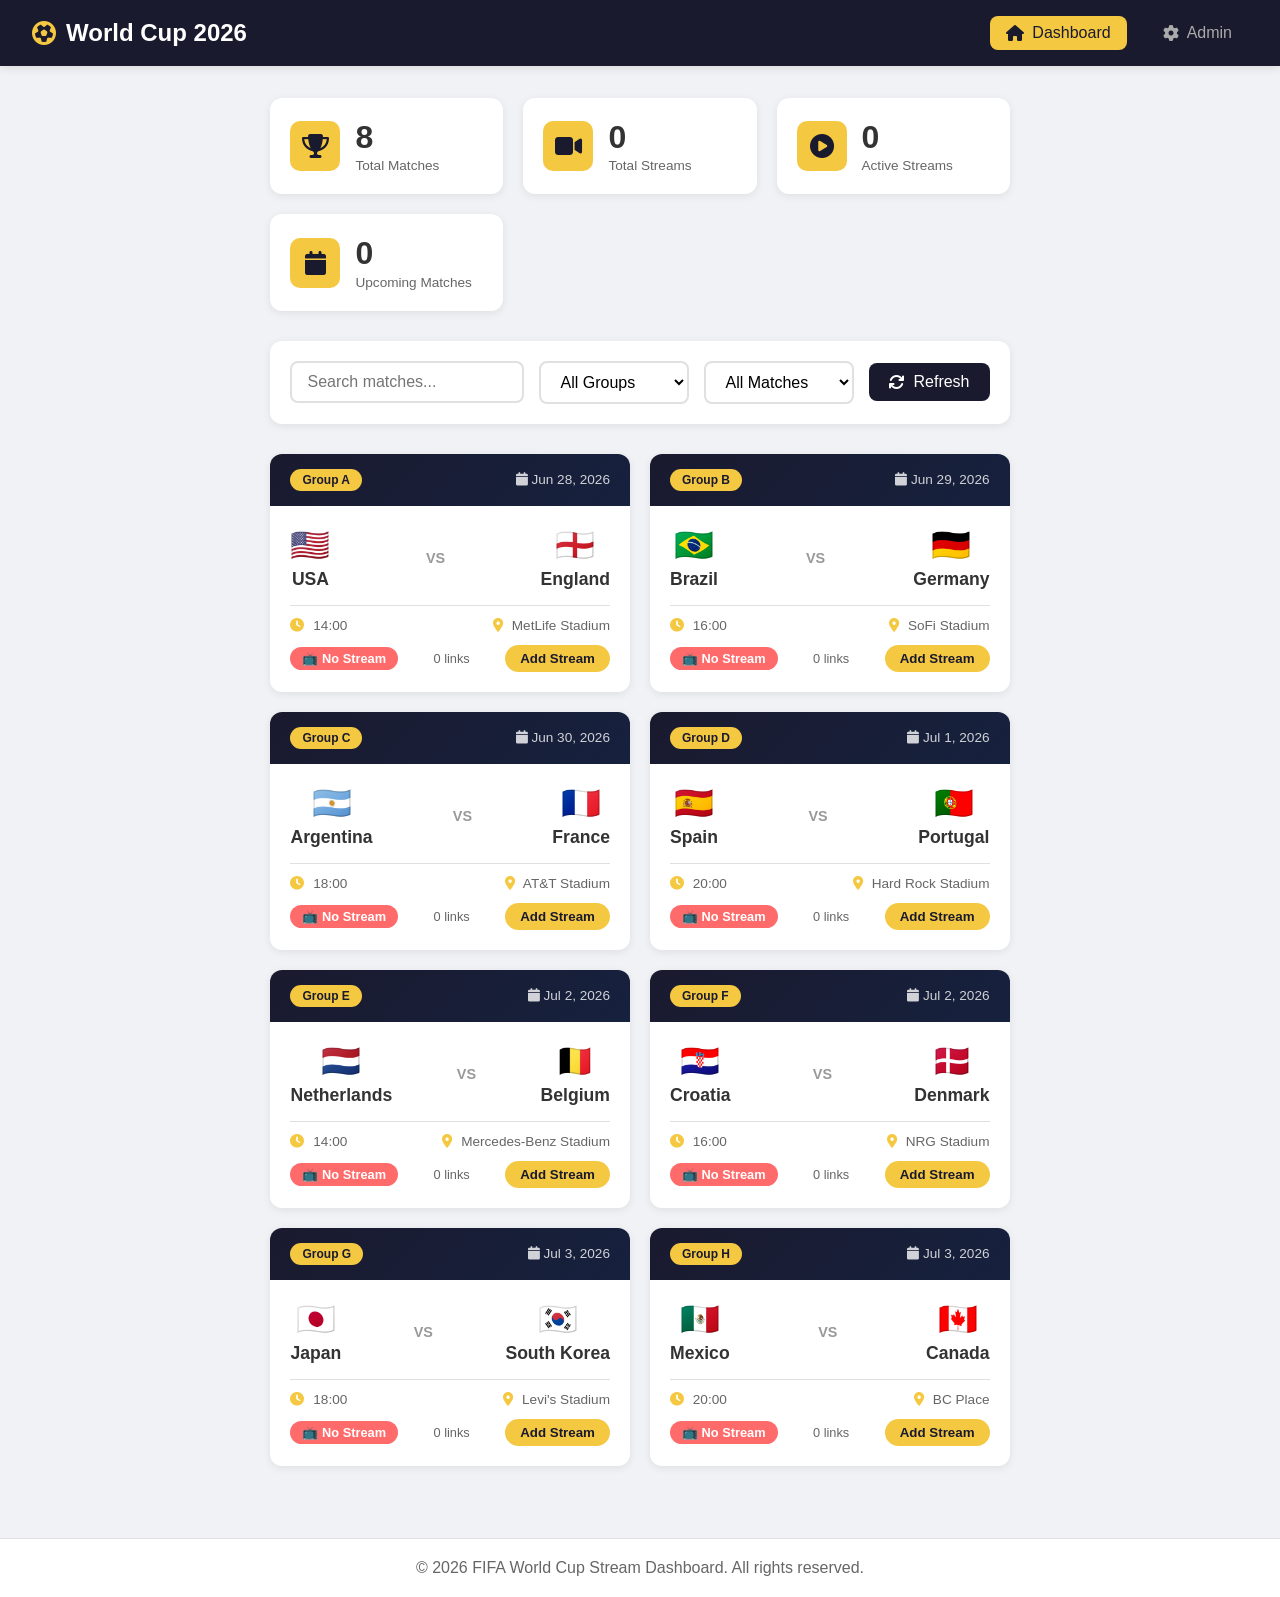
==== index.html @ 1d16eda0 "Add initial HTML structure for FIFA World Cup 2026" ====
<!DOCTYPE html>
<html lang="en">
<head>
    <meta charset="UTF-8">
    <meta name="viewport" content="width=device-width, initial-scale=1.0">
    <title>FIFA World Cup 2026 - Stream Dashboard</title>
    <link rel="stylesheet" href="styles.css">
    <link rel="stylesheet" href="https://cdnjs.cloudflare.com/ajax/libs/font-awesome/6.4.0/css/all.min.css">
</head>
<body>
    <!-- Navigation -->
    <nav class="navbar">
        <div class="nav-container">
            <div class="nav-logo">
                <i class="fas fa-futbol"></i>
                <span>World Cup 2026</span>
            </div>
            <div class="nav-links">
                <a href="index.html" class="active"><i class="fas fa-home"></i> Dashboard</a>
                <a href="admin.html"><i class="fas fa-cog"></i> Admin</a>
            </div>
        </div>
    </nav>

    <!-- Main Content -->
    <div class="container">
        <!-- Stats Section -->
        <section class="stats-section">
            <div class="stat-card">
                <div class="stat-icon"><i class="fas fa-trophy"></i></div>
                <div class="stat-info">
                    <span class="stat-number" id="totalGames">0</span>
                    <span class="stat-label">Total Matches</span>
                </div>
            </div>
            <div class="stat-card">
                <div class="stat-icon"><i class="fas fa-video"></i></div>
                <div class="stat-info">
                    <span class="stat-number" id="totalStreams">0</span>
                    <span class="stat-label">Total Streams</span>
                </div>
            </div>
            <div class="stat-card">
                <div class="stat-icon"><i class="fas fa-play-circle"></i></div>
                <div class="stat-info">
                    <span class="stat-number" id="activeStreams">0</span>
                    <span class="stat-label">Active Streams</span>
                </div>
            </div>
            <div class="stat-card">
                <div class="stat-icon"><i class="fas fa-calendar"></i></div>
                <div class="stat-info">
                    <span class="stat-number" id="upcomingMatches">0</span>
                    <span class="stat-label">Upcoming Matches</span>
                </div>
            </div>
        </section>

        <!-- Filter Section -->
        <section class="filter-section">
            <div class="filter-container">
                <input type="text" id="searchInput" placeholder="Search matches..." class="search-input">
                <select id="groupFilter" class="filter-select">
                    <option value="all">All Groups</option>
                    <option value="Group A">Group A</option>
                    <option value="Group B">Group B</option>
                    <option value="Group C">Group C</option>
                    <option value="Group D">Group D</option>
                </select>
                <select id="streamFilter" class="filter-select">
                    <option value="all">All Matches</option>
                    <option value="has">Has Stream</option>
                    <option value="no">No Stream</option>
                </select>
                <button id="refreshBtn" class="refresh-btn">
                    <i class="fas fa-sync"></i> Refresh
                </button>
            </div>
        </section>

        <!-- Matches Grid -->
        <section class="matches-section">
            <div class="matches-grid" id="matchesGrid">
                <!-- Matches will be rendered here -->
            </div>
        </section>
    </div>

    <!-- Footer -->
    <footer class="footer">
        <p>&copy; 2026 FIFA World Cup Stream Dashboard. All rights reserved.</p>
    </footer>

    <!-- Modal for Stream Links -->
    <div class="modal" id="streamModal">
        <div class="modal-content">
            <div class="modal-header">
                <h2 id="modalTitle">Match Streams</h2>
                <button class="modal-close" onclick="closeModal()">&times;</button>
            </div>
            <div class="modal-body" id="modalBody">
                <!-- Stream links will be rendered here -->
            </div>
        </div>
    </div>

    <script src="script.js"></script>
</body>
</html>
---- styles.css ----
/* Reset & Base */
* {
    margin: 0;
    padding: 0;
    box-sizing: border-box;
}

body {
    font-family: 'Segoe UI', Tahoma, Geneva, Verdana, sans-serif;
    background: #f0f2f5;
    color: #333;
    min-height: 100vh;
    display: flex;
    flex-direction: column;
}

/* Navigation */
.navbar {
    background: #1a1a2e;
    color: white;
    padding: 1rem 2rem;
    box-shadow: 0 2px 10px rgba(0,0,0,0.1);
    position: sticky;
    top: 0;
    z-index: 1000;
}

.nav-container {
    max-width: 1400px;
    margin: 0 auto;
    display: flex;
    justify-content: space-between;
    align-items: center;
}

.nav-logo {
    font-size: 1.5rem;
    font-weight: bold;
    display: flex;
    align-items: center;
    gap: 10px;
}

.nav-logo i {
    color: #f5c842;
}

.nav-links {
    display: flex;
    gap: 20px;
}

.nav-links a {
    color: #aaa;
    text-decoration: none;
    padding: 8px 16px;
    border-radius: 8px;
    transition: all 0.3s;
    display: flex;
    align-items: center;
    gap: 8px;
}

.nav-links a:hover {
    background: rgba(255,255,255,0.1);
    color: white;
}

.nav-links a.active {
    background: #f5c842;
    color: #1a1a2e;
}

/* Container */
.container {
    max-width: 1400px;
    margin: 0 auto;
    padding: 2rem;
    flex: 1;
}

/* Stats Section */
.stats-section {
    display: grid;
    grid-template-columns: repeat(auto-fit, minmax(200px, 1fr));
    gap: 20px;
    margin-bottom: 30px;
}

.stat-card {
    background: white;
    border-radius: 12px;
    padding: 20px;
    display: flex;
    align-items: center;
    gap: 15px;
    box-shadow: 0 2px 8px rgba(0,0,0,0.08);
    transition: transform 0.3s;
}

.stat-card:hover {
    transform: translateY(-5px);
}

.stat-icon {
    width: 50px;
    height: 50px;
    background: #f5c842;
    border-radius: 10px;
    display: flex;
    align-items: center;
    justify-content: center;
    font-size: 1.5rem;
    color: #1a1a2e;
}

.stat-info {
    flex: 1;
}

.stat-number {
    font-size: 2rem;
    font-weight: bold;
    display: block;
    line-height: 1.2;
}

.stat-label {
    color: #666;
    font-size: 0.85rem;
}

/* Filter Section */
.filter-section {
    background: white;
    border-radius: 12px;
    padding: 20px;
    margin-bottom: 30px;
    box-shadow: 0 2px 8px rgba(0,0,0,0.08);
}

.filter-container {
    display: flex;
    gap: 15px;
    flex-wrap: wrap;
    align-items: center;
}

.search-input {
    flex: 1;
    min-width: 200px;
    padding: 10px 15px;
    border: 2px solid #e0e0e0;
    border-radius: 8px;
    font-size: 1rem;
    transition: border-color 0.3s;
}

.search-input:focus {
    outline: none;
    border-color: #f5c842;
}

.filter-select {
    padding: 10px 15px;
    border: 2px solid #e0e0e0;
    border-radius: 8px;
    font-size: 1rem;
    background: white;
    min-width: 150px;
}

.refresh-btn {
    background: #1a1a2e;
    color: white;
    border: none;
    padding: 10px 20px;
    border-radius: 8px;
    cursor: pointer;
    font-size: 1rem;
    transition: all 0.3s;
    display: flex;
    align-items: center;
    gap: 8px;
}

.refresh-btn:hover {
    background: #2a2a4e;
}

/* Matches Grid */
.matches-section {
    margin-top: 20px;
}

.matches-grid {
    display: grid;
    grid-template-columns: repeat(auto-fill, minmax(300px, 1fr));
    gap: 20px;
}

.match-card {
    background: white;
    border-radius: 12px;
    overflow: hidden;
    box-shadow: 0 2px 8px rgba(0,0,0,0.08);
    transition: all 0.3s;
    cursor: pointer;
}

.match-card:hover {
    transform: translateY(-5px);
    box-shadow: 0 8px 25px rgba(0,0,0,0.15);
}

.match-card-header {
    padding: 15px 20px;
    background: linear-gradient(135deg, #1a1a2e, #16213e);
    color: white;
    display: flex;
    justify-content: space-between;
    align-items: center;
}

.match-card-header .group-badge {
    background: #f5c842;
    color: #1a1a2e;
    padding: 4px 12px;
    border-radius: 20px;
    font-size: 0.75rem;
    font-weight: bold;
}

.match-card-body {
    padding: 20px;
}

.match-teams {
    display: flex;
    justify-content: space-between;
    align-items: center;
    margin-bottom: 15px;
}

.team {
    display: flex;
    flex-direction: column;
    align-items: center;
    gap: 5px;
}

.team .team-name {
    font-weight: bold;
    font-size: 1.1rem;
}

.team .team-flag {
    font-size: 2rem;
}

.match-vs {
    font-weight: bold;
    color: #999;
    font-size: 0.9rem;
}

.match-info {
    display: flex;
    justify-content: space-between;
    color: #666;
    font-size: 0.85rem;
    padding-top: 12px;
    border-top: 1px solid #e0e0e0;
}

.match-info i {
    margin-right: 5px;
    color: #f5c842;
}

.match-stream-status {
    margin-top: 12px;
    display: flex;
    justify-content: space-between;
    align-items: center;
}

.stream-badge {
    padding: 4px 12px;
    border-radius: 20px;
    font-size: 0.8rem;
    font-weight: bold;
}

.stream-badge.has-stream {
    background: #4caf50;
    color: white;
}

.stream-badge.no-stream {
    background: #ff6b6b;
    color: white;
}

.stream-count {
    color: #666;
    font-size: 0.8rem;
}

.watch-btn {
    background: #f5c842;
    color: #1a1a2e;
    border: none;
    padding: 6px 15px;
    border-radius: 20px;
    font-weight: bold;
    cursor: pointer;
    transition: all 0.3s;
}

.watch-btn:hover {
    transform: scale(1.05);
    background: #e6b832;
}

/* Modal */
.modal {
    display: none;
    position: fixed;
    top: 0;
    left: 0;
    width: 100%;
    height: 100%;
    background: rgba(0,0,0,0.7);
    z-index: 2000;
    justify-content: center;
    align-items: center;
    animation: fadeIn 0.3s;
}

.modal.active {
    display: flex;
}

.modal-content {
    background: white;
    border-radius: 16px;
    max-width: 600px;
    width: 90%;
    max-height: 80vh;
    overflow-y: auto;
    animation: slideUp 0.3s;
}

.modal-large {
    max-width: 800px;
}

.modal-header {
    padding: 20px 25px;
    border-bottom: 1px solid #e0e0e0;
    display: flex;
    justify-content: space-between;
    align-items: center;
    position: sticky;
    top: 0;
    background: white;
    z-index: 1;
}

.modal-header h2 {
    font-size: 1.3rem;
}

.modal-close {
    background: none;
    border: none;
    font-size: 2rem;
    cursor: pointer;
    color: #999;
    transition: color 0.3s;
}

.modal-close:hover {
    color: #333;
}

.modal-body {
    padding: 25px;
}

/* Stream Links in Modal */
.stream-link-item {
    display: flex;
    justify-content: space-between;
    align-items: center;
    padding: 12px 15px;
    background: #f8f9fa;
    border-radius: 8px;
    margin-bottom: 10px;
    border-left: 4px solid #f5c842;
}

.stream-link-item .link-info {
    flex: 1;
}

.stream-link-item .link-url {
    font-size: 0.9rem;
    word-break: break-all;
    color: #333;
}

.stream-link-item .link-label {
    font-size: 0.8rem;
    color: #666;
}

.stream-link-item .link-actions {
    display: flex;
    gap: 8px;
}

.stream-link-btn {
    padding: 6px 12px;
    border: none;
    border-radius: 6px;
    cursor: pointer;
    font-size: 0.8rem;
    transition: all 0.3s;
}

.btn-watch {
    background: #4caf50;
    color: white;
}

.btn-watch:hover {
    background: #45a049;
}

.btn-remove {
    background: #ff6b6b;
    color: white;
}

.btn-remove:hover {
    background: #e55555;
}

/* Admin Specific */
.admin-header {
    background: white;
    border-radius: 12px;
    padding: 30px;
    margin-bottom: 30px;
    box-shadow: 0 2px 8px rgba(0,0,0,0.08);
}

.admin-header h1 {
    margin-bottom: 8px;
}

.admin-header p {
    color: #666;
}

.admin-actions {
    display: flex;
    gap: 15px;
    flex-wrap: wrap;
    margin-bottom: 30px;
}

.admin-btn {
    padding: 12px 24px;
    border: none;
    border-radius: 8px;
    cursor: pointer;
    font-weight: bold;
    transition: all 0.3s;
    display: flex;
    align-items: center;
    gap: 8px;
}

.admin-btn:hover {
    transform: translateY(-2px);
}

.export-btn {
    background: #4caf50;
    color: white;
}

.import-btn {
    background: #2196f3;
    color: white;
}

.reset-btn {
    background: #ff6b6b;
    color: white;
}

.admin-matches {
    background: white;
    border-radius: 12px;
    padding: 25px;
    box-shadow: 0 2px 8px rgba(0,0,0,0.08);
}

.admin-matches h2 {
    margin-bottom: 20px;
}

.admin-match-item {
    display: flex;
    justify-content: space-between;
    align-items: center;
    padding: 15px;
    border-bottom: 1px solid #e0e0e0;
    transition: background 0.3s;
}

.admin-match-item:hover {
    background: #f8f9fa;
}

.admin-match-info {
    display: flex;
    align-items: center;
    gap: 20px;
    flex-wrap: wrap;
}

.admin-match-teams {
    font-weight: bold;
    font-size: 1.05rem;
}

.admin-match-meta {
    color: #666;
    font-size: 0.85rem;
    display: flex;
    gap: 15px;
}

.admin-match-streams {
    display: flex;
    align-items: center;
    gap: 15px;
}

.admin-stream-badge {
    padding: 4px 12px;
    border-radius: 20px;
    font-size: 0.8rem;
    font-weight: bold;
}

.admin-stream-badge.has {
    background: #4caf50;
    color: white;
}

.admin-stream-badge.none {
    background: #ff6b6b;
    color: white;
}

.admin-edit-btn {
    background: #f5c842;
    color: #1a1a2e;
    border: none;
    padding: 8px 16px;
    border-radius: 6px;
    cursor: pointer;
    font-weight: bold;
    transition: all 0.3s;
}

.admin-edit-btn:hover {
    transform: scale(1.05);
}

/* Edit Form */
.edit-form {
    display: flex;
    flex-direction: column;
    gap: 20px;
}

.edit-form .form-group {
    display: flex;
    flex-direction: column;
    gap: 8px;
}

.edit-form label {
    font-weight: bold;
    color: #333;
}

.edit-form input {
    padding: 10px 15px;
    border: 2px solid #e0e0e0;
    border-radius: 8px;
    font-size: 1rem;
}

.edit-form input:focus {
    outline: none;
    border-color: #f5c842;
}

.edit-form .stream-list {
    display: flex;
    flex-direction: column;
    gap: 8px;
}

.edit-form .add-stream {
    display: flex;
    gap: 10px;
}

.edit-form .add-stream input {
    flex: 1;
}

.edit-form .add-stream button {
    padding: 10px 20px;
    background: #4caf50;
    color: white;
    border: none;
    border-radius: 8px;
    cursor: pointer;
    font-weight: bold;
}

.edit-form .add-stream button:hover {
    background: #45a049;
}

/* Footer */
.footer {
    text-align: center;
    padding: 20px;
    color: #666;
    border-top: 1px solid #e0e0e0;
    background: white;
    margin-top: 40px;
}

/* Animations */
@keyframes fadeIn {
    from { opacity: 0; }
    to { opacity: 1; }
}

@keyframes slideUp {
    from { transform: translateY(50px); opacity: 0; }
    to { transform: translateY(0); opacity: 1; }
}

/* Empty State */
.empty-state {
    text-align: center;
    padding: 60px 20px;
    color: #999;
}

.empty-state i {
    font-size: 4rem;
    margin-bottom: 20px;
}

/* Responsive */
@media (max-width: 768px) {
    .nav-container {
        flex-direction: column;
        gap: 10px;
    }
    
    .stats-section {
        grid-template-columns: repeat(2, 1fr);
    }
    
    .filter-container {
        flex-direction: column;
    }
    
    .search-input, .filter-select {
        width: 100%;
    }
    
    .matches-grid {
        grid-template-columns: 1fr;
    }
    
    .admin-match-item {
        flex-direction: column;
        gap: 10px;
        align-items: flex-start;
    }
    
    .admin-match-streams {
        width: 100%;
        justify-content: space-between;
    }
}

@media (max-width: 480px) {
    .stats-section {
        grid-template-columns: 1fr;
    }
    
    .container {
        padding: 1rem;
    }
}
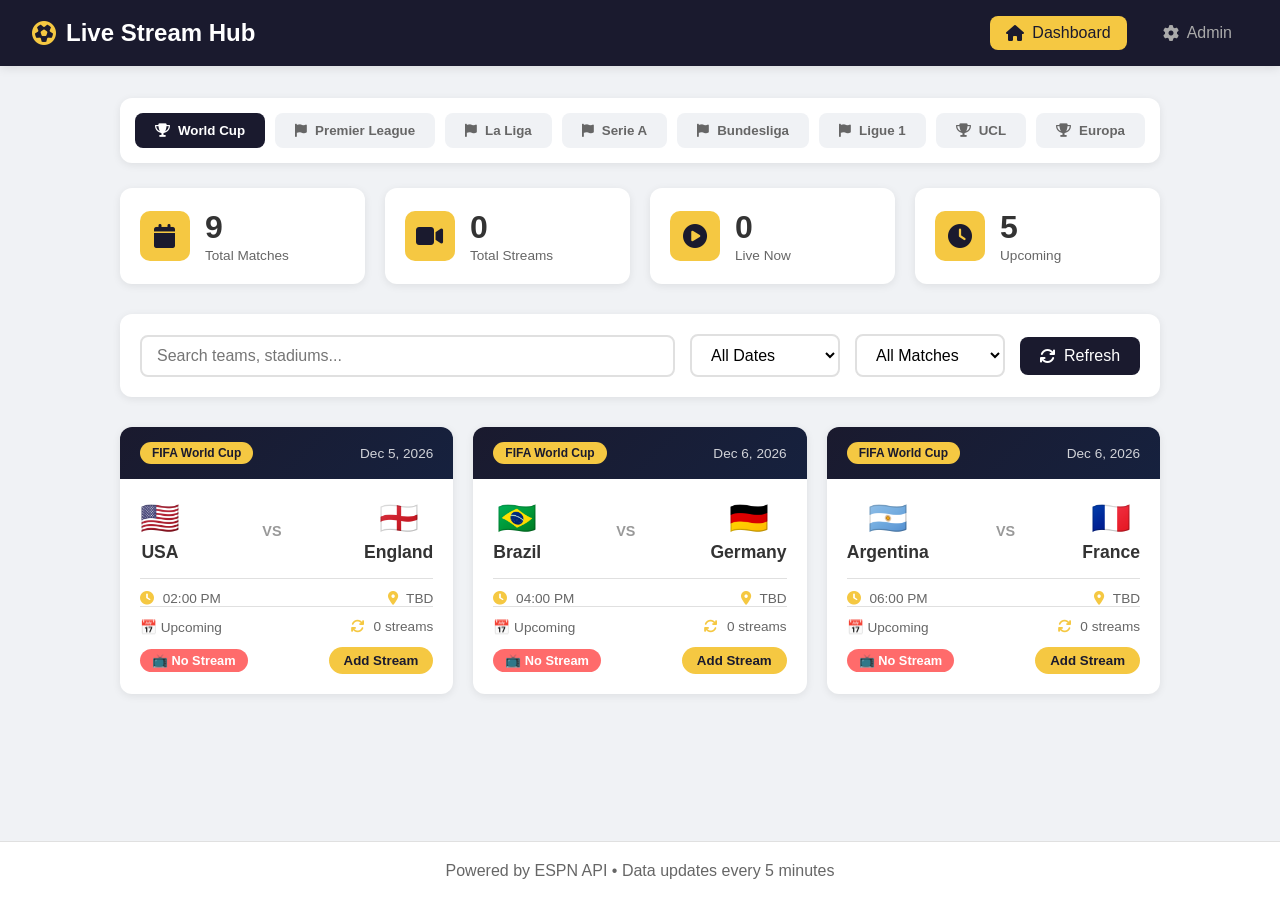
==== commit dcfb66b6: "Update title and content for live sports dashboard" ====
--- a/index.html
+++ b/index.html
@@ -3,17 +3,16 @@
 <head>
     <meta charset="UTF-8">
     <meta name="viewport" content="width=device-width, initial-scale=1.0">
-    <title>FIFA World Cup 2026 - Stream Dashboard</title>
+    <title>Live Sports Stream Dashboard</title>
     <link rel="stylesheet" href="styles.css">
     <link rel="stylesheet" href="https://cdnjs.cloudflare.com/ajax/libs/font-awesome/6.4.0/css/all.min.css">
 </head>
 <body>
-    <!-- Navigation -->
     <nav class="navbar">
         <div class="nav-container">
             <div class="nav-logo">
                 <i class="fas fa-futbol"></i>
-                <span>World Cup 2026</span>
+                <span>Live Stream Hub</span>
             </div>
             <div class="nav-links">
                 <a href="index.html" class="active"><i class="fas fa-home"></i> Dashboard</a>
@@ -22,14 +21,43 @@
         </div>
     </nav>
 
-    <!-- Main Content -->
     <div class="container">
-        <!-- Stats Section -->
+        <!-- League Selector -->
+        <section class="league-selector">
+            <div class="league-tabs" id="leagueTabs">
+                <button class="league-tab active" data-league="worldcup">
+                    <i class="fas fa-trophy"></i> World Cup
+                </button>
+                <button class="league-tab" data-league="premier">
+                    <i class="fas fa-flag"></i> Premier League
+                </button>
+                <button class="league-tab" data-league="laliga">
+                    <i class="fas fa-flag"></i> La Liga
+                </button>
+                <button class="league-tab" data-league="seriea">
+                    <i class="fas fa-flag"></i> Serie A
+                </button>
+                <button class="league-tab" data-league="bundesliga">
+                    <i class="fas fa-flag"></i> Bundesliga
+                </button>
+                <button class="league-tab" data-league="ligue1">
+                    <i class="fas fa-flag"></i> Ligue 1
+                </button>
+                <button class="league-tab" data-league="champions">
+                    <i class="fas fa-trophy"></i> UCL
+                </button>
+                <button class="league-tab" data-league="europa">
+                    <i class="fas fa-trophy"></i> Europa
+                </button>
+            </div>
+        </section>
+
+        <!-- Stats -->
         <section class="stats-section">
             <div class="stat-card">
-                <div class="stat-icon"><i class="fas fa-trophy"></i></div>
+                <div class="stat-icon"><i class="fas fa-calendar"></i></div>
                 <div class="stat-info">
-                    <span class="stat-number" id="totalGames">0</span>
+                    <span class="stat-number" id="totalMatches">0</span>
                     <span class="stat-label">Total Matches</span>
                 </div>
             </div>
@@ -43,34 +71,33 @@
             <div class="stat-card">
                 <div class="stat-icon"><i class="fas fa-play-circle"></i></div>
                 <div class="stat-info">
-                    <span class="stat-number" id="activeStreams">0</span>
-                    <span class="stat-label">Active Streams</span>
+                    <span class="stat-number" id="liveMatches">0</span>
+                    <span class="stat-label">Live Now</span>
                 </div>
             </div>
             <div class="stat-card">
-                <div class="stat-icon"><i class="fas fa-calendar"></i></div>
+                <div class="stat-icon"><i class="fas fa-clock"></i></div>
                 <div class="stat-info">
                     <span class="stat-number" id="upcomingMatches">0</span>
-                    <span class="stat-label">Upcoming Matches</span>
+                    <span class="stat-label">Upcoming</span>
                 </div>
             </div>
         </section>
 
-        <!-- Filter Section -->
+        <!-- Filters -->
         <section class="filter-section">
             <div class="filter-container">
-                <input type="text" id="searchInput" placeholder="Search matches..." class="search-input">
-                <select id="groupFilter" class="filter-select">
-                    <option value="all">All Groups</option>
-                    <option value="Group A">Group A</option>
-                    <option value="Group B">Group B</option>
-                    <option value="Group C">Group C</option>
-                    <option value="Group D">Group D</option>
+                <input type="text" id="searchInput" placeholder="Search teams, stadiums..." class="search-input">
+                <select id="dateFilter" class="filter-select">
+                    <option value="all">All Dates</option>
+                    <option value="today">Today</option>
+                    <option value="tomorrow">Tomorrow</option>
+                    <option value="week">This Week</option>
                 </select>
                 <select id="streamFilter" class="filter-select">
                     <option value="all">All Matches</option>
                     <option value="has">Has Stream</option>
-                    <option value="no">No Stream</option>
+                    <option value="live">Live Now</option>
                 </select>
                 <button id="refreshBtn" class="refresh-btn">
                     <i class="fas fa-sync"></i> Refresh
@@ -80,29 +107,28 @@
 
         <!-- Matches Grid -->
         <section class="matches-section">
-            <div class="matches-grid" id="matchesGrid">
-                <!-- Matches will be rendered here -->
+            <div class="loading-spinner" id="loadingSpinner">
+                <i class="fas fa-spinner fa-spin"></i>
+                <p>Loading matches...</p>
             </div>
+            <div class="matches-grid" id="matchesGrid"></div>
         </section>
     </div>
 
-    <!-- Footer -->
-    <footer class="footer">
-        <p>&copy; 2026 FIFA World Cup Stream Dashboard. All rights reserved.</p>
-    </footer>
-
-    <!-- Modal for Stream Links -->
+    <!-- Stream Modal -->
     <div class="modal" id="streamModal">
         <div class="modal-content">
             <div class="modal-header">
                 <h2 id="modalTitle">Match Streams</h2>
                 <button class="modal-close" onclick="closeModal()">&times;</button>
             </div>
-            <div class="modal-body" id="modalBody">
-                <!-- Stream links will be rendered here -->
-            </div>
+            <div class="modal-body" id="modalBody"></div>
         </div>
     </div>
+
+    <footer class="footer">
+        <p>Powered by ESPN API • Data updates every 5 minutes</p>
+    </footer>
 
     <script src="script.js"></script>
 </body>
--- a/styles.css
+++ b/styles.css
@@ -720,3 +720,173 @@
         padding: 1rem;
     }
 }
+
+/* Previous styles remain the same... */
+
+/* League Selector */
+.league-selector {
+    background: white;
+    border-radius: 12px;
+    padding: 15px;
+    margin-bottom: 25px;
+    box-shadow: 0 2px 8px rgba(0,0,0,0.08);
+    overflow-x: auto;
+}
+
+.league-tabs {
+    display: flex;
+    gap: 10px;
+    flex-wrap: nowrap;
+}
+
+.league-tab {
+    padding: 10px 20px;
+    border: none;
+    border-radius: 8px;
+    background: #f0f2f5;
+    color: #666;
+    cursor: pointer;
+    font-weight: 600;
+    transition: all 0.3s;
+    white-space: nowrap;
+    display: flex;
+    align-items: center;
+    gap: 8px;
+}
+
+.league-tab:hover {
+    background: #e0e0e0;
+    transform: translateY(-2px);
+}
+
+.league-tab.active {
+    background: #1a1a2e;
+    color: white;
+}
+
+/* Loading Spinner */
+.loading-spinner {
+    text-align: center;
+    padding: 60px 20px;
+    grid-column: 1/-1;
+}
+
+.loading-spinner i {
+    font-size: 3rem;
+    color: #f5c842;
+}
+
+.loading-spinner p {
+    margin-top: 15px;
+    color: #666;
+}
+
+/* Match Card Enhancements */
+.match-card {
+    cursor: pointer;
+    position: relative;
+}
+
+.match-card .live-badge {
+    position: absolute;
+    top: 10px;
+    right: 10px;
+    background: #ff6b6b;
+    color: white;
+    padding: 3px 10px;
+    border-radius: 20px;
+    font-size: 0.7rem;
+    font-weight: bold;
+    animation: pulse 1.5s infinite;
+}
+
+@keyframes pulse {
+    0%, 100% { opacity: 1; }
+    50% { opacity: 0.5; }
+}
+
+.match-card .match-venue {
+    font-size: 0.8rem;
+    color: #888;
+}
+
+/* Admin Stats */
+.admin-stats {
+    display: grid;
+    grid-template-columns: repeat(auto-fit, minmax(150px, 1fr));
+    gap: 15px;
+    margin-bottom: 25px;
+}
+
+.admin-stat-card {
+    background: white;
+    border-radius: 10px;
+    padding: 15px 20px;
+    text-align: center;
+    box-shadow: 0 2px 8px rgba(0,0,0,0.06);
+}
+
+.admin-stat-number {
+    font-size: 2rem;
+    font-weight: bold;
+    color: #1a1a2e;
+    display: block;
+}
+
+.admin-stat-label {
+    color: #666;
+    font-size: 0.8rem;
+}
+
+.sync-btn {
+    background: #f5c842;
+    color: #1a1a2e;
+}
+
+.sync-btn:hover {
+    background: #e6b832;
+}
+
+/* Stream Link Quality Badge */
+.stream-quality {
+    display: inline-block;
+    padding: 2px 8px;
+    border-radius: 10px;
+    font-size: 0.7rem;
+    font-weight: bold;
+    margin-left: 8px;
+}
+
+.stream-quality.hd {
+    background: #4caf50;
+    color: white;
+}
+
+.stream-quality.sd {
+    background: #ff9800;
+    color: white;
+}
+
+/* Responsive Enhancements */
+@media (max-width: 768px) {
+    .league-tabs {
+        flex-wrap: wrap;
+    }
+    
+    .league-tab {
+        flex: 1;
+        justify-content: center;
+        font-size: 0.8rem;
+        padding: 8px 12px;
+    }
+    
+    .admin-stats {
+        grid-template-columns: repeat(3, 1fr);
+    }
+}
+
+@media (max-width: 480px) {
+    .admin-stats {
+        grid-template-columns: 1fr;
+    }
+}
